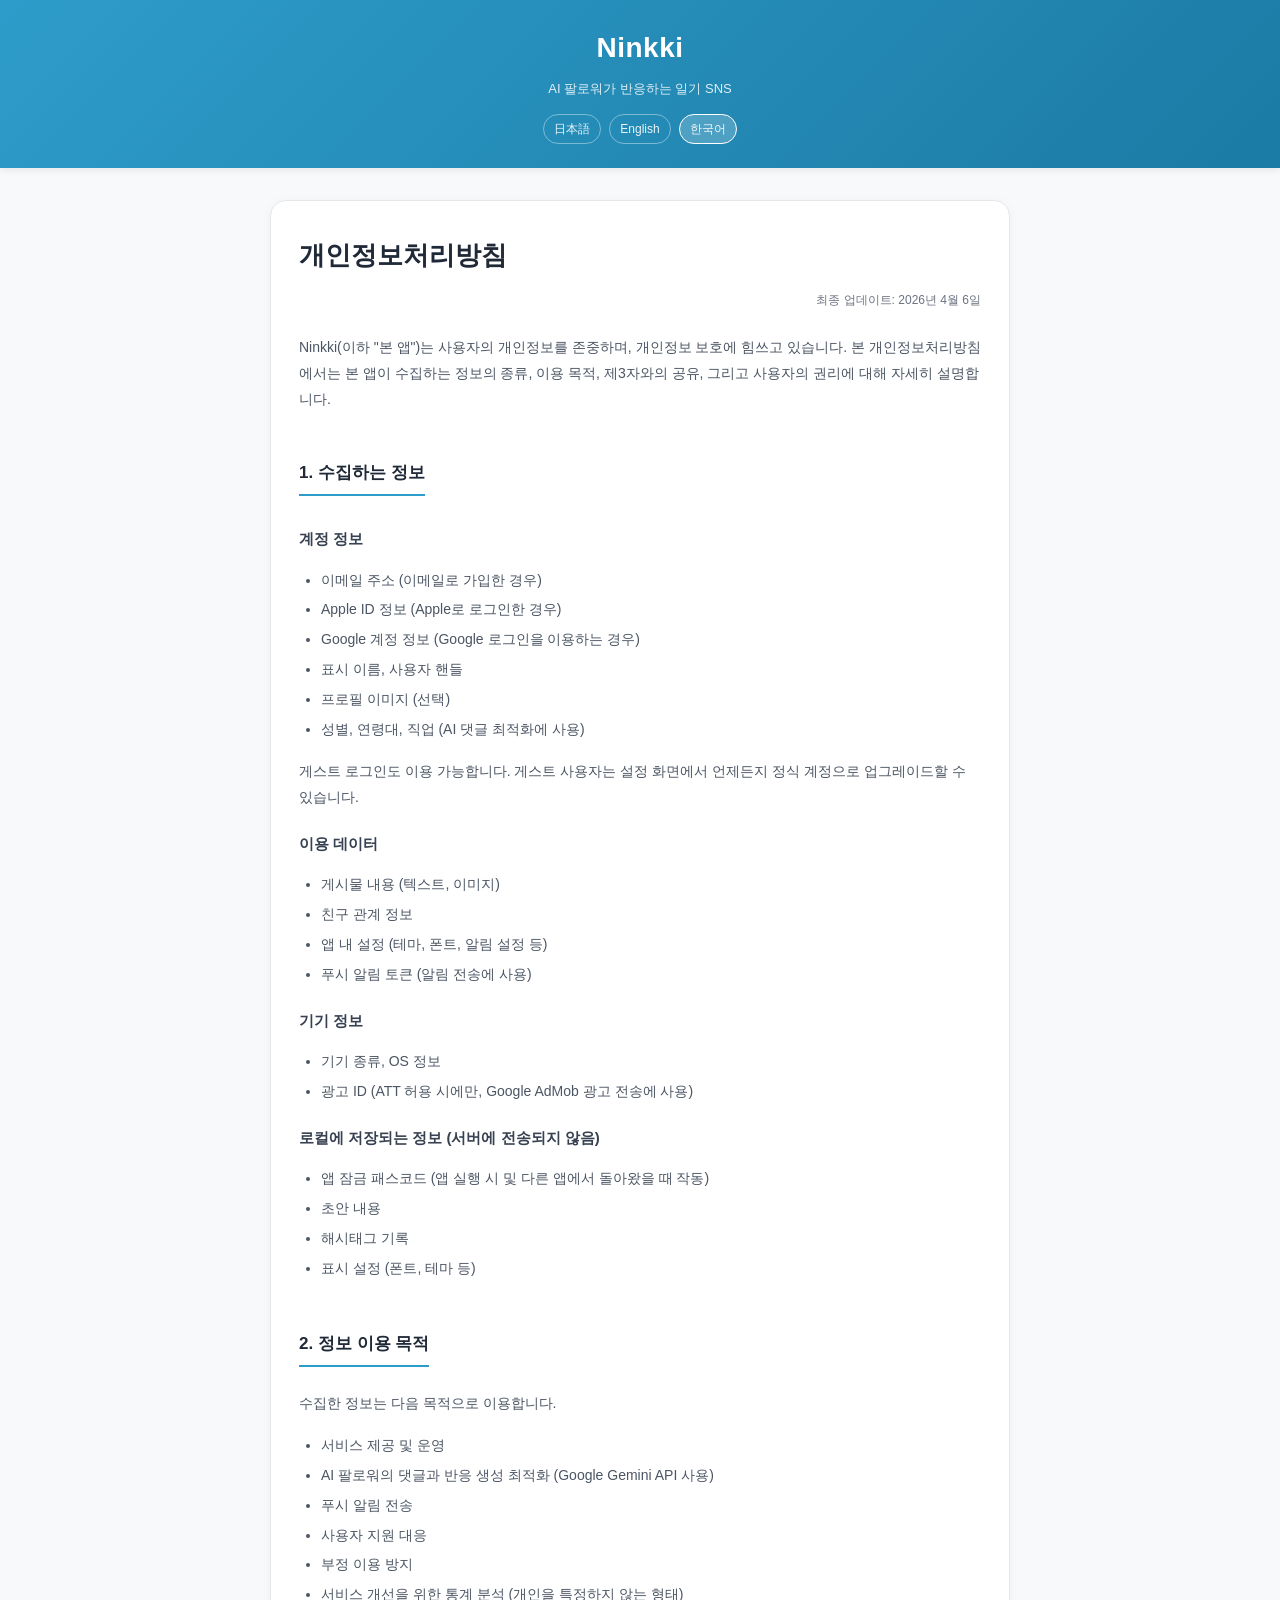
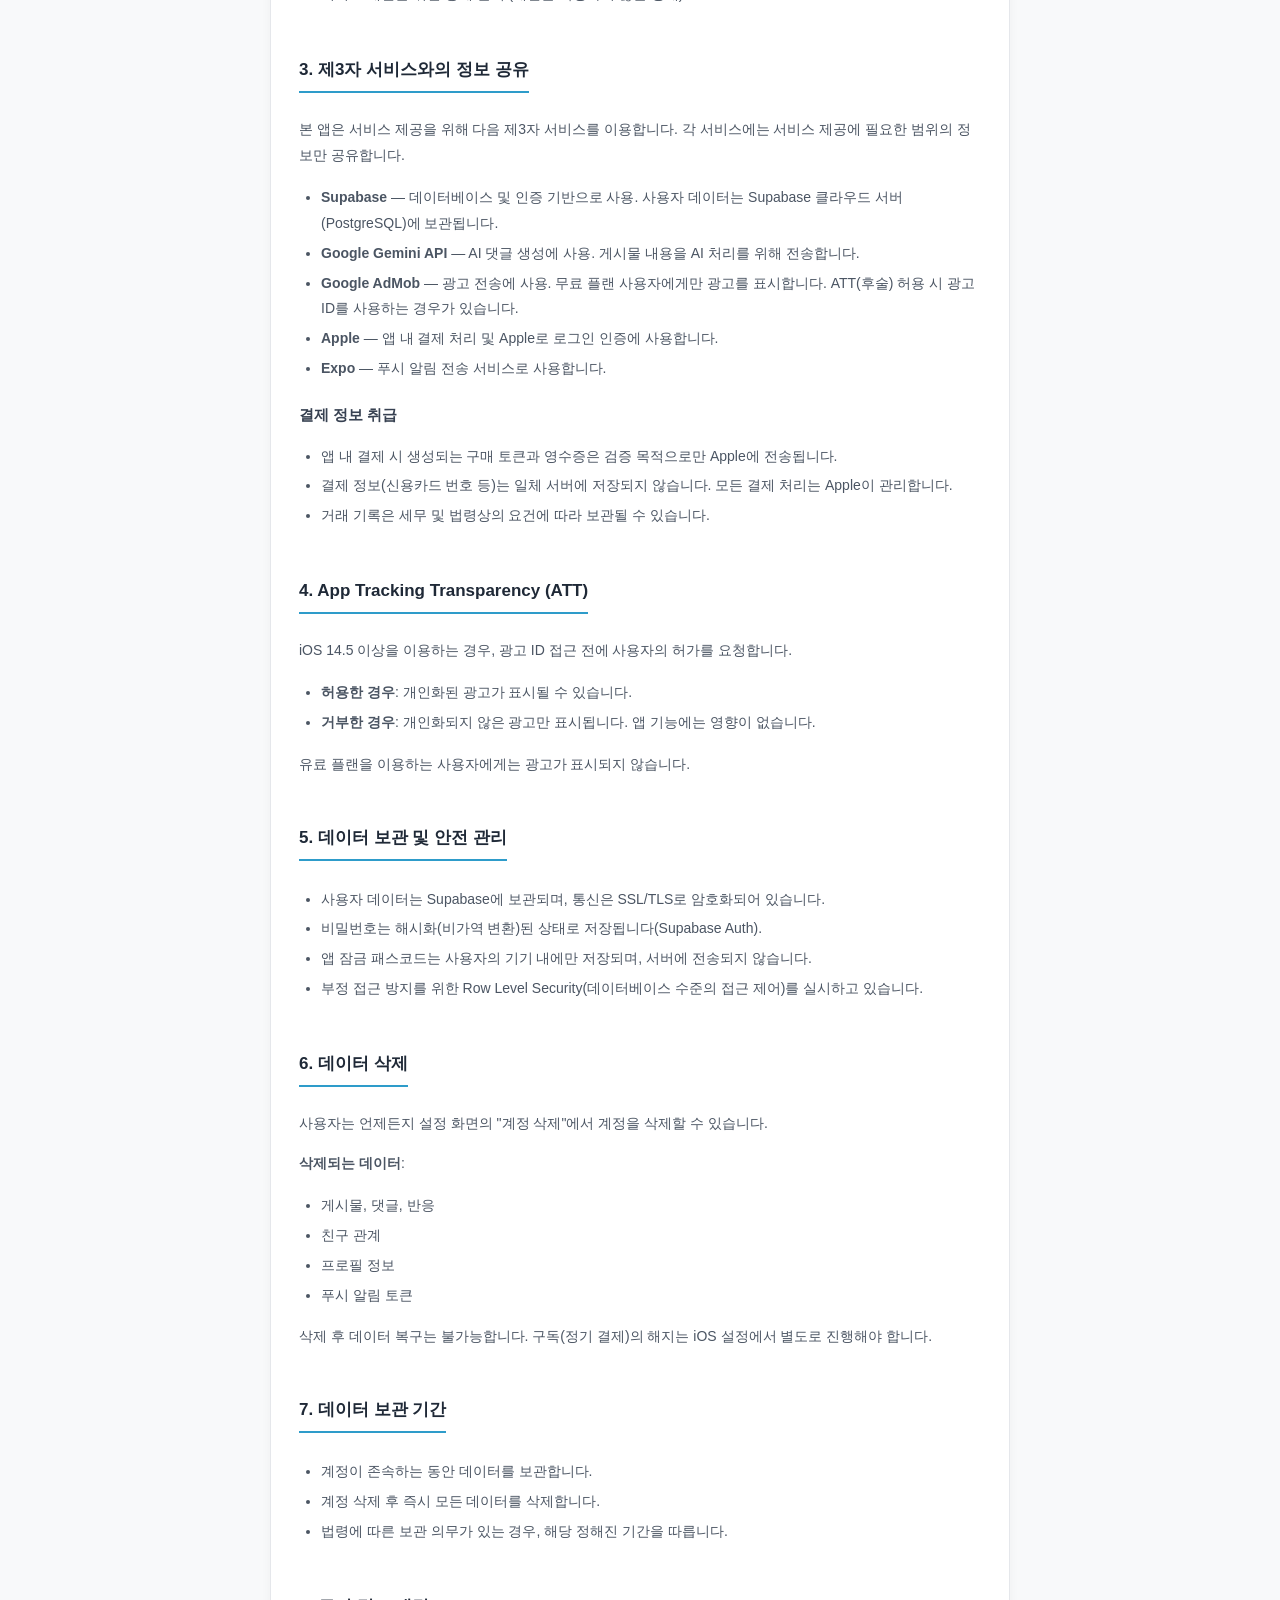
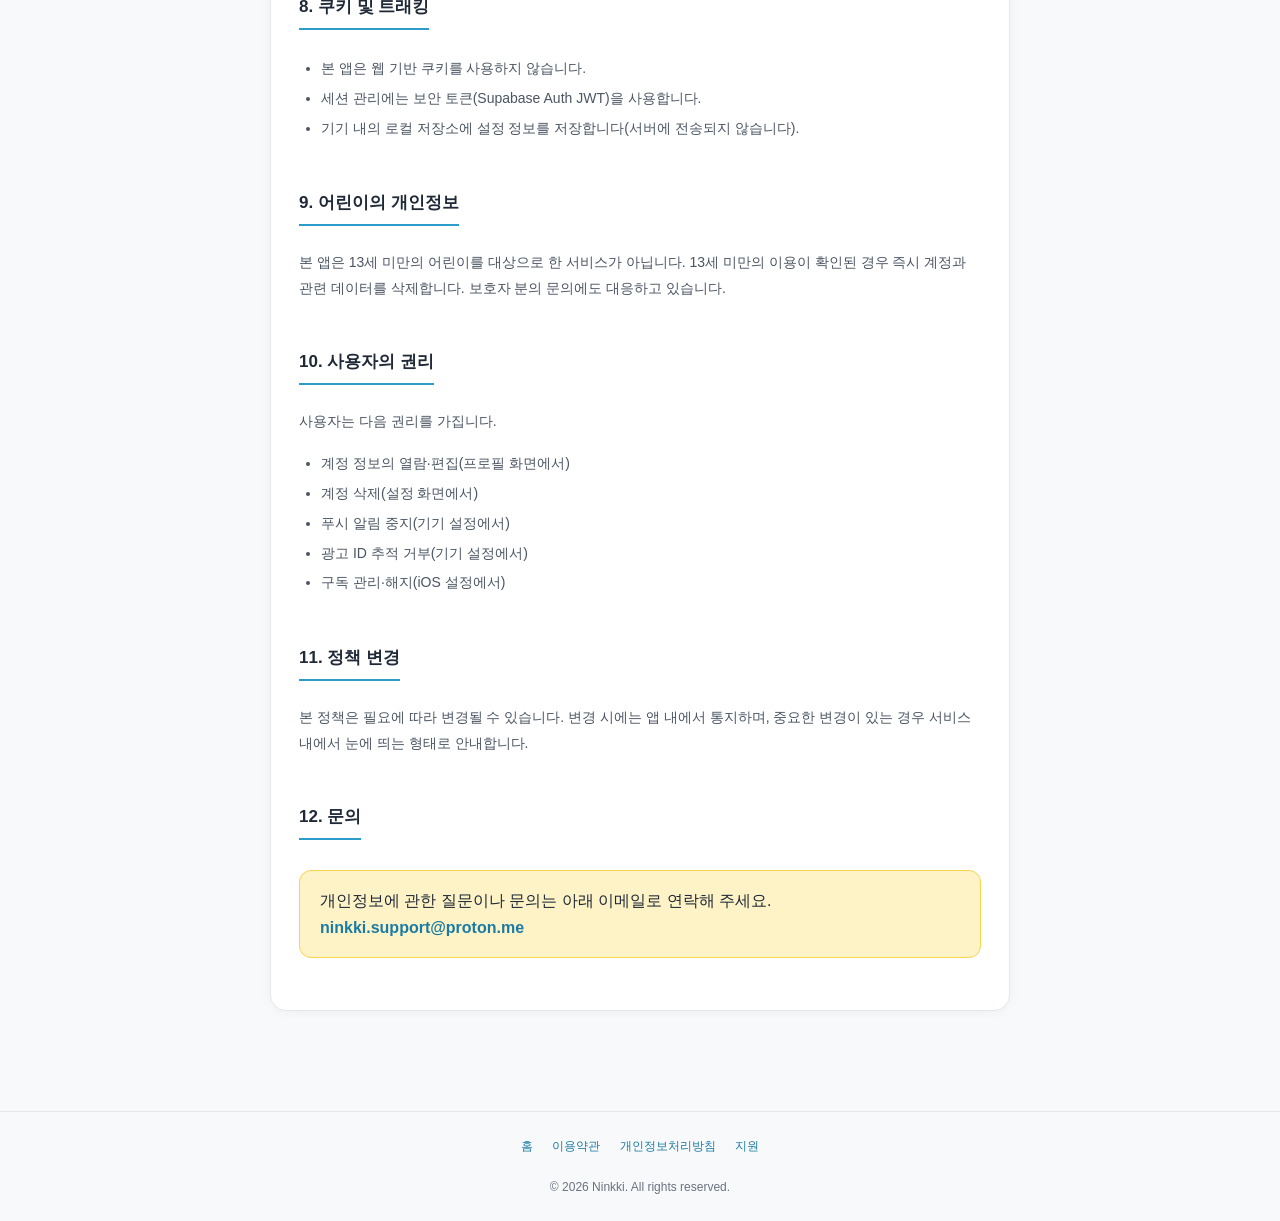
==== privacy-ko.html @ bcb50f12 "Initial commit: Ninkki legal pages" ====
<!DOCTYPE html>
<html lang="ko">
<head>
<meta charset="UTF-8">
<meta name="viewport" content="width=device-width, initial-scale=1">
<title>개인정보처리방침 - Ninkki</title>
<link rel="stylesheet" href="style.css">
</head>
<body>
<header>
  <a href="index-ko.html" class="logo">Ninkki</a>
  <div class="tagline">AI 팔로워가 반응하는 일기 SNS</div>
  <nav class="lang">
    <a href="privacy.html">日本語</a>
    <a href="privacy-en.html">English</a>
    <a href="privacy-ko.html" class="active">한국어</a>
  </nav>
</header>

<main>
  <div class="card">
    <h1>개인정보처리방침</h1>
    <p class="updated">최종 업데이트: 2026년 4월 6일</p>

    <p>Ninkki(이하 "본 앱")는 사용자의 개인정보를 존중하며, 개인정보 보호에 힘쓰고 있습니다. 본 개인정보처리방침에서는 본 앱이 수집하는 정보의 종류, 이용 목적, 제3자와의 공유, 그리고 사용자의 권리에 대해 자세히 설명합니다.</p>

    <h2>1. 수집하는 정보</h2>

    <h3>계정 정보</h3>
    <ul>
      <li>이메일 주소 (이메일로 가입한 경우)</li>
      <li>Apple ID 정보 (Apple로 로그인한 경우)</li>
      <li>Google 계정 정보 (Google 로그인을 이용하는 경우)</li>
      <li>표시 이름, 사용자 핸들</li>
      <li>프로필 이미지 (선택)</li>
      <li>성별, 연령대, 직업 (AI 댓글 최적화에 사용)</li>
    </ul>
    <p>게스트 로그인도 이용 가능합니다. 게스트 사용자는 설정 화면에서 언제든지 정식 계정으로 업그레이드할 수 있습니다.</p>

    <h3>이용 데이터</h3>
    <ul>
      <li>게시물 내용 (텍스트, 이미지)</li>
      <li>친구 관계 정보</li>
      <li>앱 내 설정 (테마, 폰트, 알림 설정 등)</li>
      <li>푸시 알림 토큰 (알림 전송에 사용)</li>
    </ul>

    <h3>기기 정보</h3>
    <ul>
      <li>기기 종류, OS 정보</li>
      <li>광고 ID (ATT 허용 시에만, Google AdMob 광고 전송에 사용)</li>
    </ul>

    <h3>로컬에 저장되는 정보 (서버에 전송되지 않음)</h3>
    <ul>
      <li>앱 잠금 패스코드 (앱 실행 시 및 다른 앱에서 돌아왔을 때 작동)</li>
      <li>초안 내용</li>
      <li>해시태그 기록</li>
      <li>표시 설정 (폰트, 테마 등)</li>
    </ul>

    <h2>2. 정보 이용 목적</h2>
    <p>수집한 정보는 다음 목적으로 이용합니다.</p>
    <ul>
      <li>서비스 제공 및 운영</li>
      <li>AI 팔로워의 댓글과 반응 생성 최적화 (Google Gemini API 사용)</li>
      <li>푸시 알림 전송</li>
      <li>사용자 지원 대응</li>
      <li>부정 이용 방지</li>
      <li>서비스 개선을 위한 통계 분석 (개인을 특정하지 않는 형태)</li>
    </ul>

    <h2>3. 제3자 서비스와의 정보 공유</h2>
    <p>본 앱은 서비스 제공을 위해 다음 제3자 서비스를 이용합니다. 각 서비스에는 서비스 제공에 필요한 범위의 정보만 공유합니다.</p>
    <ul>
      <li><strong>Supabase</strong> — 데이터베이스 및 인증 기반으로 사용. 사용자 데이터는 Supabase 클라우드 서버(PostgreSQL)에 보관됩니다.</li>
      <li><strong>Google Gemini API</strong> — AI 댓글 생성에 사용. 게시물 내용을 AI 처리를 위해 전송합니다.</li>
      <li><strong>Google AdMob</strong> — 광고 전송에 사용. 무료 플랜 사용자에게만 광고를 표시합니다. ATT(후술) 허용 시 광고 ID를 사용하는 경우가 있습니다.</li>
      <li><strong>Apple</strong> — 앱 내 결제 처리 및 Apple로 로그인 인증에 사용합니다.</li>
      <li><strong>Expo</strong> — 푸시 알림 전송 서비스로 사용합니다.</li>
    </ul>

    <h3>결제 정보 취급</h3>
    <ul>
      <li>앱 내 결제 시 생성되는 구매 토큰과 영수증은 검증 목적으로만 Apple에 전송됩니다.</li>
      <li>결제 정보(신용카드 번호 등)는 일체 서버에 저장되지 않습니다. 모든 결제 처리는 Apple이 관리합니다.</li>
      <li>거래 기록은 세무 및 법령상의 요건에 따라 보관될 수 있습니다.</li>
    </ul>

    <h2>4. App Tracking Transparency (ATT)</h2>
    <p>iOS 14.5 이상을 이용하는 경우, 광고 ID 접근 전에 사용자의 허가를 요청합니다.</p>
    <ul>
      <li><strong>허용한 경우</strong>: 개인화된 광고가 표시될 수 있습니다.</li>
      <li><strong>거부한 경우</strong>: 개인화되지 않은 광고만 표시됩니다. 앱 기능에는 영향이 없습니다.</li>
    </ul>
    <p>유료 플랜을 이용하는 사용자에게는 광고가 표시되지 않습니다.</p>

    <h2>5. 데이터 보관 및 안전 관리</h2>
    <ul>
      <li>사용자 데이터는 Supabase에 보관되며, 통신은 SSL/TLS로 암호화되어 있습니다.</li>
      <li>비밀번호는 해시화(비가역 변환)된 상태로 저장됩니다(Supabase Auth).</li>
      <li>앱 잠금 패스코드는 사용자의 기기 내에만 저장되며, 서버에 전송되지 않습니다.</li>
      <li>부정 접근 방지를 위한 Row Level Security(데이터베이스 수준의 접근 제어)를 실시하고 있습니다.</li>
    </ul>

    <h2>6. 데이터 삭제</h2>
    <p>사용자는 언제든지 설정 화면의 "계정 삭제"에서 계정을 삭제할 수 있습니다.</p>
    <p><strong>삭제되는 데이터</strong>:</p>
    <ul>
      <li>게시물, 댓글, 반응</li>
      <li>친구 관계</li>
      <li>프로필 정보</li>
      <li>푸시 알림 토큰</li>
    </ul>
    <p>삭제 후 데이터 복구는 불가능합니다. 구독(정기 결제)의 해지는 iOS 설정에서 별도로 진행해야 합니다.</p>

    <h2>7. 데이터 보관 기간</h2>
    <ul>
      <li>계정이 존속하는 동안 데이터를 보관합니다.</li>
      <li>계정 삭제 후 즉시 모든 데이터를 삭제합니다.</li>
      <li>법령에 따른 보관 의무가 있는 경우, 해당 정해진 기간을 따릅니다.</li>
    </ul>

    <h2>8. 쿠키 및 트래킹</h2>
    <ul>
      <li>본 앱은 웹 기반 쿠키를 사용하지 않습니다.</li>
      <li>세션 관리에는 보안 토큰(Supabase Auth JWT)을 사용합니다.</li>
      <li>기기 내의 로컬 저장소에 설정 정보를 저장합니다(서버에 전송되지 않습니다).</li>
    </ul>

    <h2>9. 어린이의 개인정보</h2>
    <p>본 앱은 13세 미만의 어린이를 대상으로 한 서비스가 아닙니다. 13세 미만의 이용이 확인된 경우 즉시 계정과 관련 데이터를 삭제합니다. 보호자 분의 문의에도 대응하고 있습니다.</p>

    <h2>10. 사용자의 권리</h2>
    <p>사용자는 다음 권리를 가집니다.</p>
    <ul>
      <li>계정 정보의 열람·편집(프로필 화면에서)</li>
      <li>계정 삭제(설정 화면에서)</li>
      <li>푸시 알림 중지(기기 설정에서)</li>
      <li>광고 ID 추적 거부(기기 설정에서)</li>
      <li>구독 관리·해지(iOS 설정에서)</li>
    </ul>

    <h2>11. 정책 변경</h2>
    <p>본 정책은 필요에 따라 변경될 수 있습니다. 변경 시에는 앱 내에서 통지하며, 중요한 변경이 있는 경우 서비스 내에서 눈에 띄는 형태로 안내합니다.</p>

    <h2>12. 문의</h2>
    <div class="contact-box">
      개인정보에 관한 질문이나 문의는 아래 이메일로 연락해 주세요.<br>
      <a href="mailto:ninkki.support@proton.me">ninkki.support@proton.me</a>
    </div>
  </div>
</main>

<footer>
  <a href="index-ko.html">홈</a>
  <a href="terms-ko.html">이용약관</a>
  <a href="privacy-ko.html">개인정보처리방침</a>
  <a href="support-ko.html">지원</a>
  <br><br>
  &copy; 2026 Ninkki. All rights reserved.
</footer>
</body>
</html>
---- style.css ----
/* Ninkki Legal Pages — Common Styles */
:root {
  --primary: #2E9CCA;
  --primary-dark: #1b7ba4;
  --accent: #f9a8d4;
  --text: #1f2937;
  --text-muted: #6b7280;
  --bg: #f8f9fa;
  --card-bg: #ffffff;
  --border: #e5e7eb;
}

* {
  box-sizing: border-box;
}

html, body {
  margin: 0;
  padding: 0;
  font-family: -apple-system, BlinkMacSystemFont, "Hiragino Sans", "Helvetica Neue", Arial, "Noto Sans JP", sans-serif;
  background: var(--bg);
  color: var(--text);
  line-height: 1.7;
  -webkit-font-smoothing: antialiased;
  -moz-osx-font-smoothing: grayscale;
}

header {
  background: linear-gradient(135deg, var(--primary), var(--primary-dark));
  color: #fff;
  padding: 24px 20px;
  text-align: center;
  box-shadow: 0 2px 8px rgba(0, 0, 0, 0.08);
}

header a.logo {
  display: inline-block;
  font-size: 28px;
  font-weight: 900;
  color: #fff;
  text-decoration: none;
  letter-spacing: 0.5px;
}

header .tagline {
  margin-top: 6px;
  font-size: 13px;
  color: rgba(255, 255, 255, 0.85);
}

nav.lang {
  display: flex;
  justify-content: center;
  gap: 8px;
  margin-top: 14px;
}

nav.lang a {
  color: rgba(255, 255, 255, 0.9);
  text-decoration: none;
  font-size: 12px;
  padding: 4px 10px;
  border: 1px solid rgba(255, 255, 255, 0.4);
  border-radius: 999px;
  transition: all 0.2s;
}

nav.lang a:hover,
nav.lang a.active {
  background: rgba(255, 255, 255, 0.2);
  border-color: #fff;
}

main {
  max-width: 780px;
  margin: 32px auto;
  padding: 0 20px 60px;
}

.card {
  background: var(--card-bg);
  border-radius: 16px;
  padding: 32px 28px;
  box-shadow: 0 2px 12px rgba(0, 0, 0, 0.04);
  border: 1px solid var(--border);
}

h1 {
  font-size: 26px;
  font-weight: 800;
  margin: 0 0 8px 0;
  color: var(--text);
}

.updated {
  font-size: 12px;
  color: var(--text-muted);
  text-align: right;
  margin-bottom: 24px;
}

h2 {
  font-size: 17px;
  font-weight: 700;
  margin: 32px 0 10px 0;
  color: var(--text);
  padding-bottom: 6px;
  border-bottom: 2px solid var(--primary);
  display: inline-block;
}

h3 {
  font-size: 15px;
  font-weight: 600;
  margin: 20px 0 8px 0;
  color: #374151;
}

p, li {
  font-size: 14px;
  color: #4b5563;
  line-height: 1.85;
}

ul {
  padding-left: 22px;
}

li {
  margin-bottom: 4px;
}

pre.plain {
  background: #f3f4f6;
  border-left: 4px solid var(--primary);
  padding: 14px 18px;
  border-radius: 6px;
  font-family: inherit;
  font-size: 14px;
  color: #374151;
  white-space: pre-wrap;
  word-wrap: break-word;
  margin: 12px 0;
}

.contact-box {
  background: #fef3c7;
  border: 1px solid #fcd34d;
  border-radius: 12px;
  padding: 16px 20px;
  margin: 20px 0;
}

.contact-box strong {
  color: #92400e;
}

.contact-box a {
  color: var(--primary-dark);
  font-weight: 600;
  text-decoration: none;
}

.contact-box a:hover {
  text-decoration: underline;
}

footer {
  text-align: center;
  padding: 24px 20px;
  color: var(--text-muted);
  font-size: 12px;
  border-top: 1px solid var(--border);
  margin-top: 40px;
}

footer a {
  color: var(--primary-dark);
  text-decoration: none;
  margin: 0 8px;
}

footer a:hover {
  text-decoration: underline;
}

.nav-links {
  display: flex;
  flex-wrap: wrap;
  justify-content: center;
  gap: 14px;
  margin-top: 30px;
  padding: 0;
  list-style: none;
}

.nav-links li {
  list-style: none;
  margin: 0;
}

.nav-links a {
  display: inline-block;
  padding: 10px 18px;
  background: var(--primary);
  color: #fff;
  border-radius: 999px;
  text-decoration: none;
  font-size: 13px;
  font-weight: 600;
  transition: all 0.2s;
  box-shadow: 0 2px 6px rgba(46, 156, 202, 0.25);
}

.nav-links a:hover {
  background: var(--primary-dark);
  transform: translateY(-1px);
}

@media (max-width: 600px) {
  main { padding: 0 14px 40px; margin: 20px auto; }
  .card { padding: 22px 18px; }
  h1 { font-size: 22px; }
  h2 { font-size: 16px; }
}
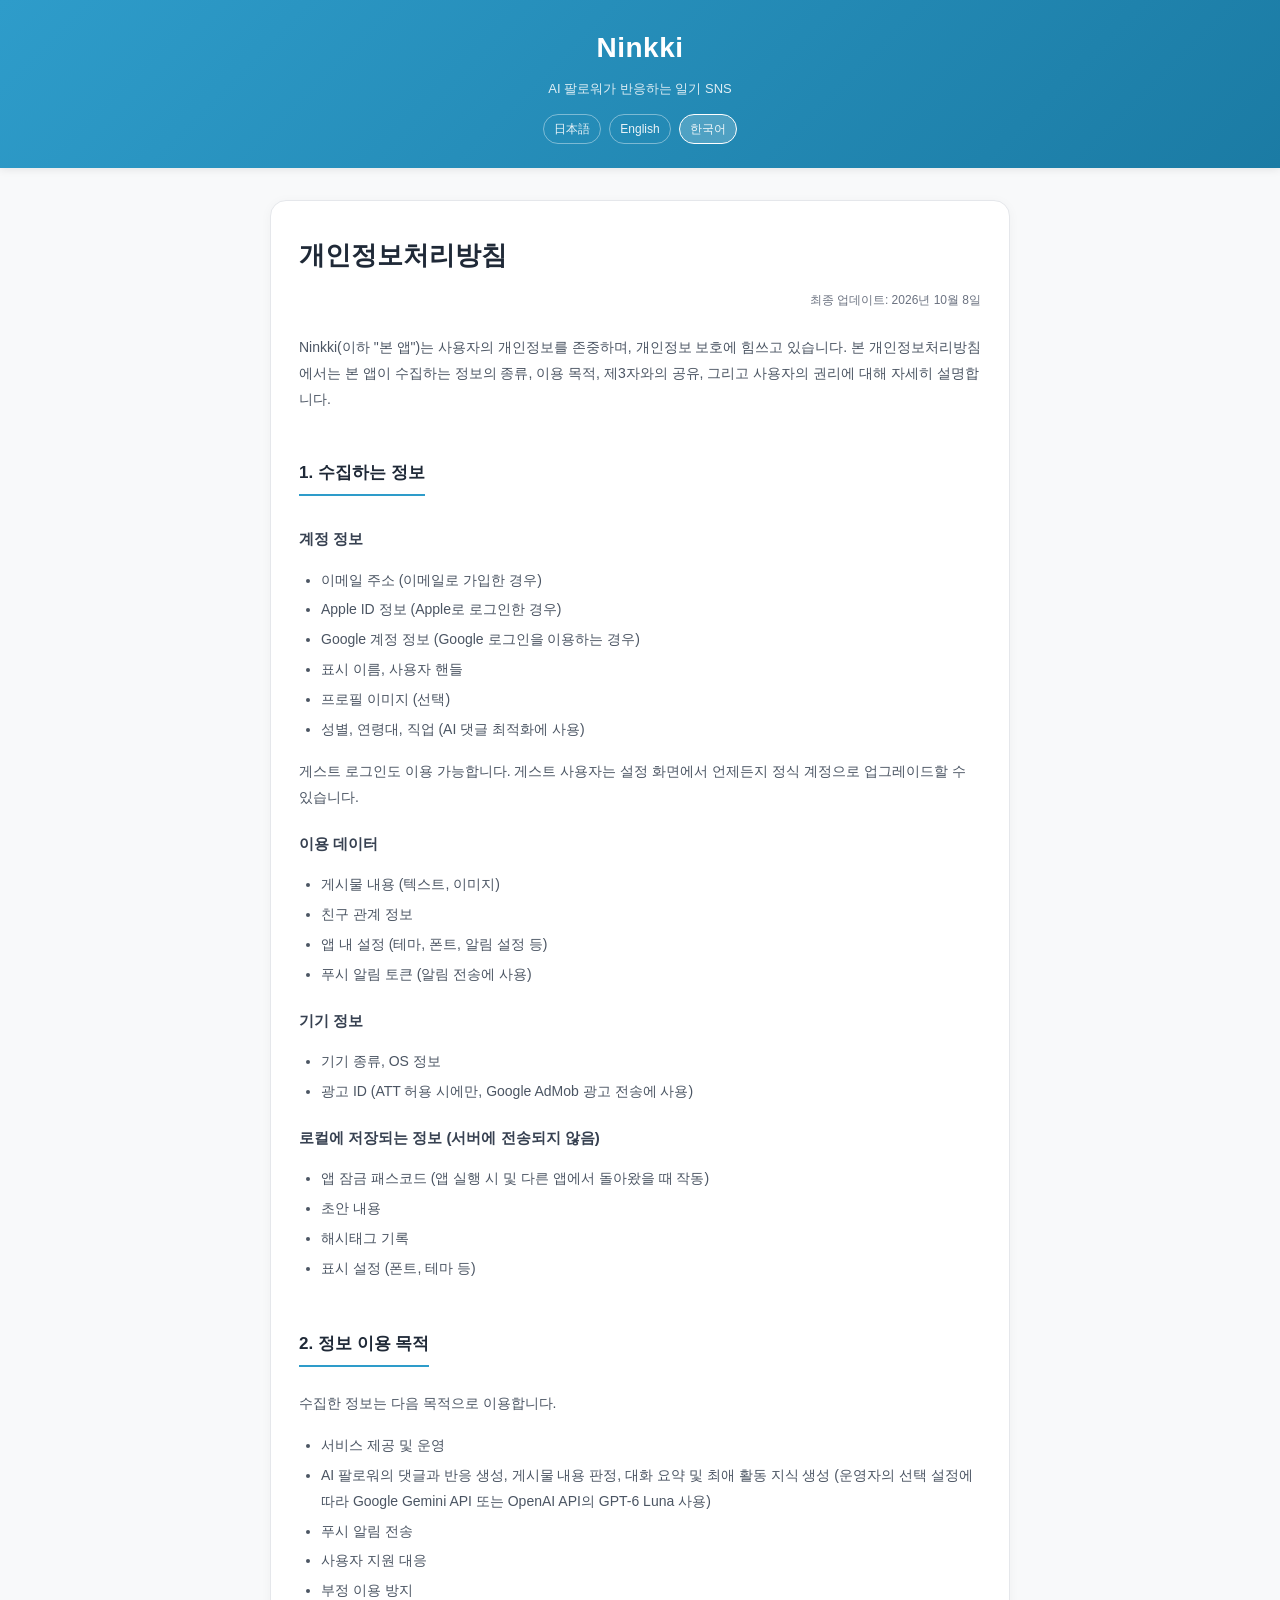
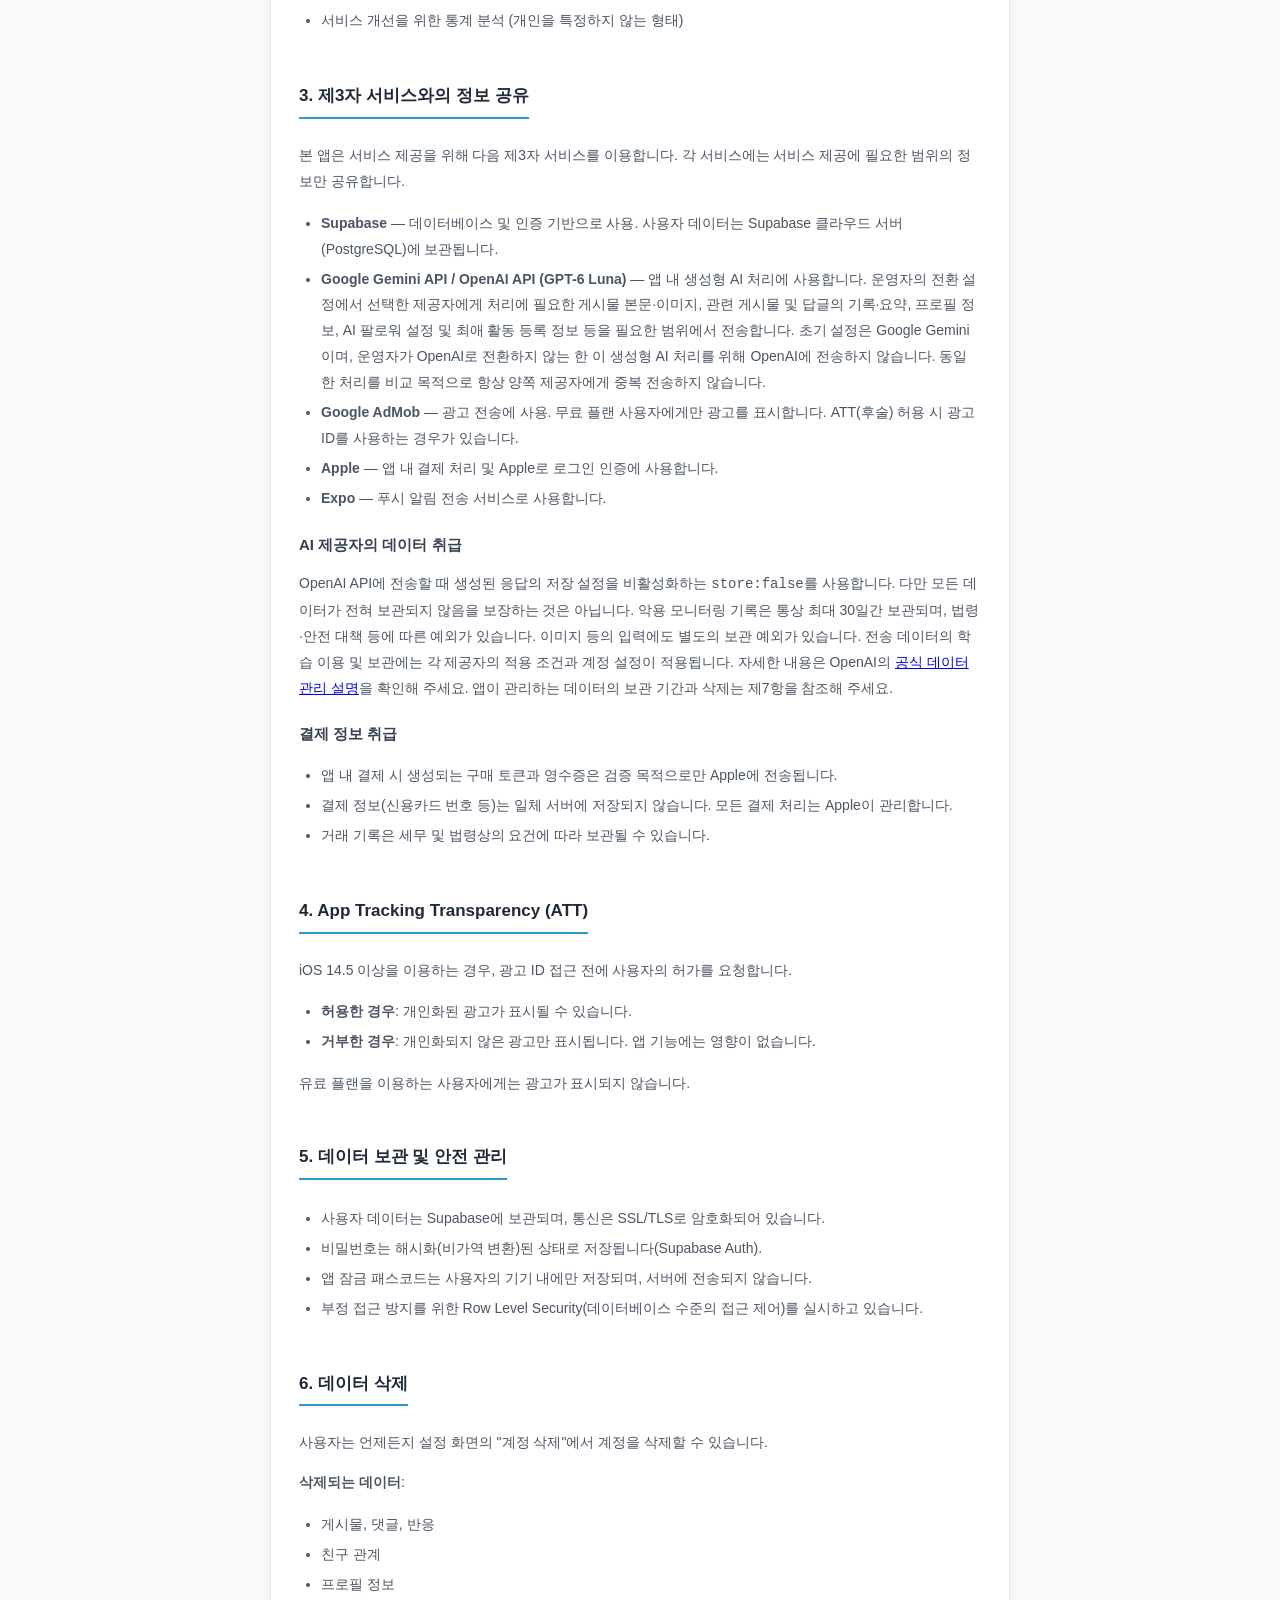
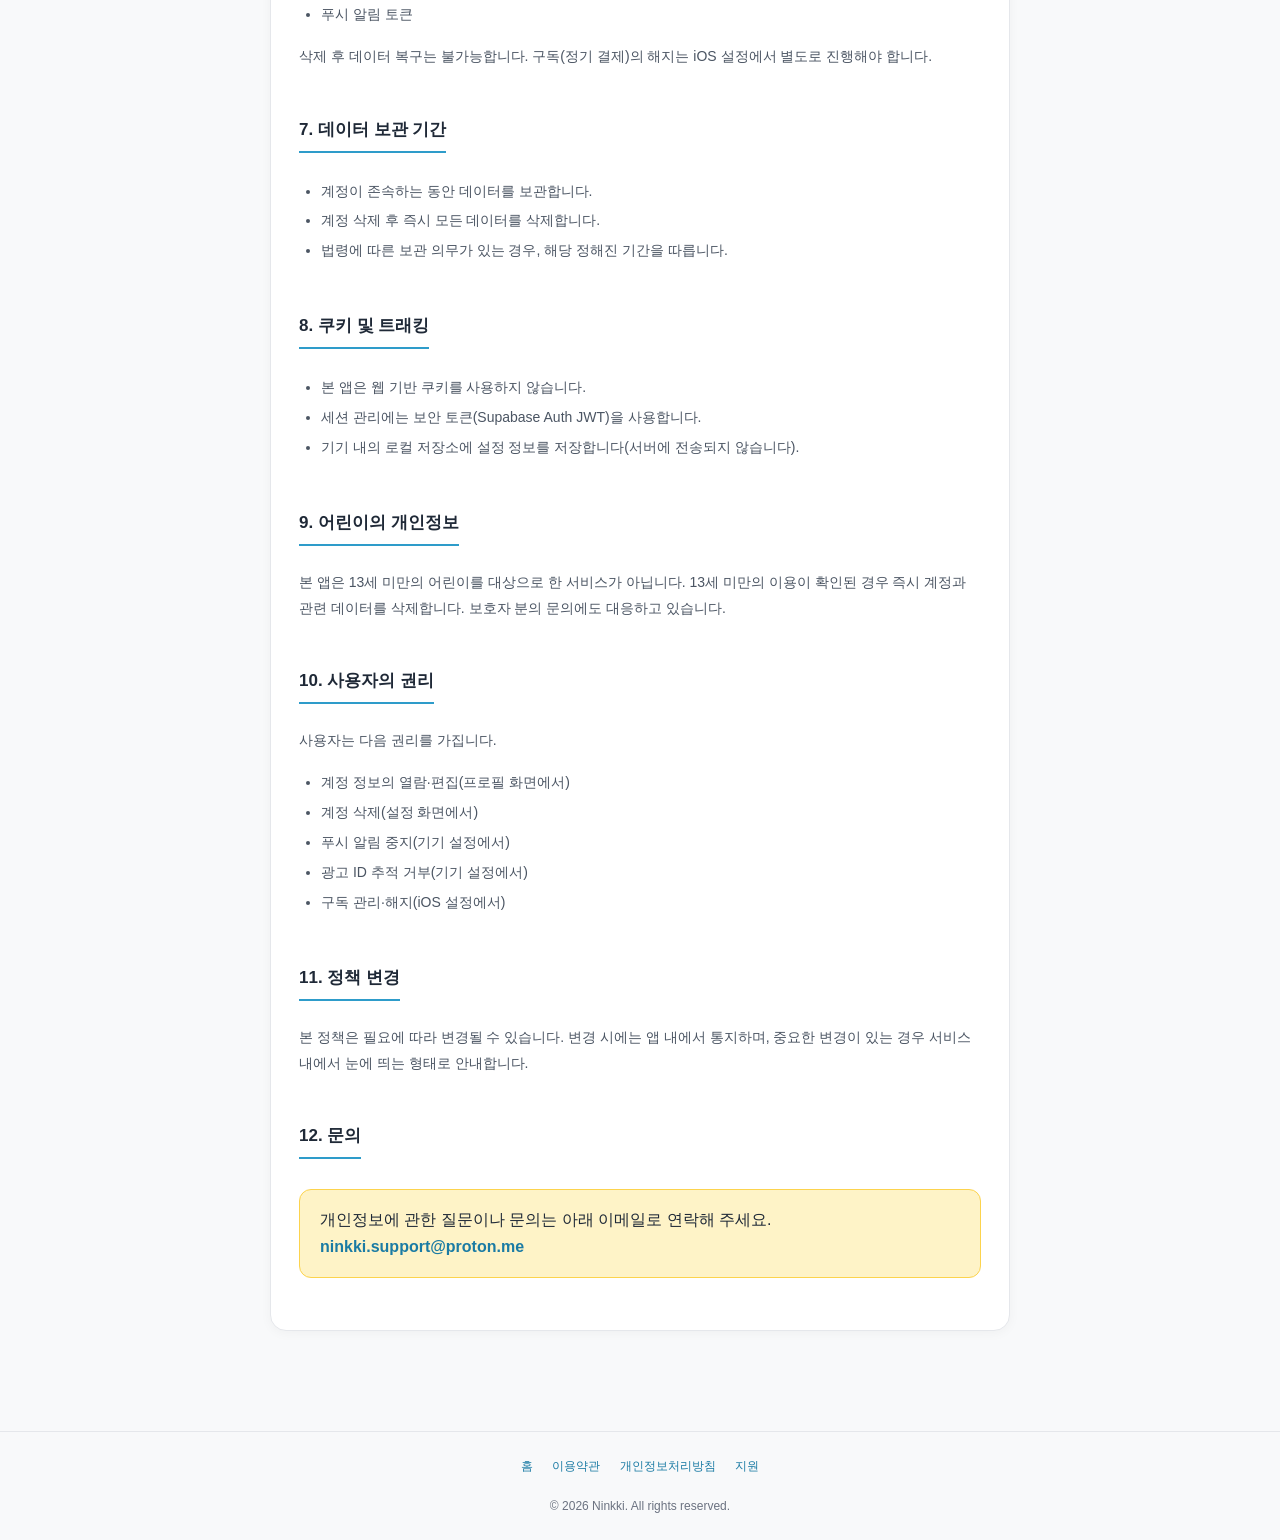
==== commit 70280863: "生成AI一括切替に向けた提供元とデータ取扱いを明記" ====
--- a/privacy-ko.html
+++ b/privacy-ko.html
@@ -20,7 +20,7 @@
 <main>
   <div class="card">
     <h1>개인정보처리방침</h1>
-    <p class="updated">최종 업데이트: 2026년 4월 6일</p>
+    <p class="updated">최종 업데이트: 2026년 10월 8일</p>
 
     <p>Ninkki(이하 "본 앱")는 사용자의 개인정보를 존중하며, 개인정보 보호에 힘쓰고 있습니다. 본 개인정보처리방침에서는 본 앱이 수집하는 정보의 종류, 이용 목적, 제3자와의 공유, 그리고 사용자의 권리에 대해 자세히 설명합니다.</p>
 
@@ -63,7 +63,7 @@
     <p>수집한 정보는 다음 목적으로 이용합니다.</p>
     <ul>
       <li>서비스 제공 및 운영</li>
-      <li>AI 팔로워의 댓글과 반응 생성 최적화 (Google Gemini API 사용)</li>
+      <li>AI 팔로워의 댓글과 반응 생성, 게시물 내용 판정, 대화 요약 및 최애 활동 지식 생성 (운영자의 선택 설정에 따라 Google Gemini API 또는 OpenAI API의 GPT-6 Luna 사용)</li>
       <li>푸시 알림 전송</li>
       <li>사용자 지원 대응</li>
       <li>부정 이용 방지</li>
@@ -74,11 +74,14 @@
     <p>본 앱은 서비스 제공을 위해 다음 제3자 서비스를 이용합니다. 각 서비스에는 서비스 제공에 필요한 범위의 정보만 공유합니다.</p>
     <ul>
       <li><strong>Supabase</strong> — 데이터베이스 및 인증 기반으로 사용. 사용자 데이터는 Supabase 클라우드 서버(PostgreSQL)에 보관됩니다.</li>
-      <li><strong>Google Gemini API</strong> — AI 댓글 생성에 사용. 게시물 내용을 AI 처리를 위해 전송합니다.</li>
+      <li><strong>Google Gemini API / OpenAI API (GPT-6 Luna)</strong> — 앱 내 생성형 AI 처리에 사용합니다. 운영자의 전환 설정에서 선택한 제공자에게 처리에 필요한 게시물 본문·이미지, 관련 게시물 및 답글의 기록·요약, 프로필 정보, AI 팔로워 설정 및 최애 활동 등록 정보 등을 필요한 범위에서 전송합니다. 초기 설정은 Google Gemini이며, 운영자가 OpenAI로 전환하지 않는 한 이 생성형 AI 처리를 위해 OpenAI에 전송하지 않습니다. 동일한 처리를 비교 목적으로 항상 양쪽 제공자에게 중복 전송하지 않습니다.</li>
       <li><strong>Google AdMob</strong> — 광고 전송에 사용. 무료 플랜 사용자에게만 광고를 표시합니다. ATT(후술) 허용 시 광고 ID를 사용하는 경우가 있습니다.</li>
       <li><strong>Apple</strong> — 앱 내 결제 처리 및 Apple로 로그인 인증에 사용합니다.</li>
       <li><strong>Expo</strong> — 푸시 알림 전송 서비스로 사용합니다.</li>
     </ul>
+
+    <h3>AI 제공자의 데이터 취급</h3>
+    <p>OpenAI API에 전송할 때 생성된 응답의 저장 설정을 비활성화하는 <code>store:false</code>를 사용합니다. 다만 모든 데이터가 전혀 보관되지 않음을 보장하는 것은 아닙니다. 악용 모니터링 기록은 통상 최대 30일간 보관되며, 법령·안전 대책 등에 따른 예외가 있습니다. 이미지 등의 입력에도 별도의 보관 예외가 있습니다. 전송 데이터의 학습 이용 및 보관에는 각 제공자의 적용 조건과 계정 설정이 적용됩니다. 자세한 내용은 OpenAI의 <a href="https://developers.openai.com/api/docs/guides/your-data">공식 데이터 관리 설명</a>을 확인해 주세요. 앱이 관리하는 데이터의 보관 기간과 삭제는 제7항을 참조해 주세요.</p>
 
     <h3>결제 정보 취급</h3>
     <ul>
